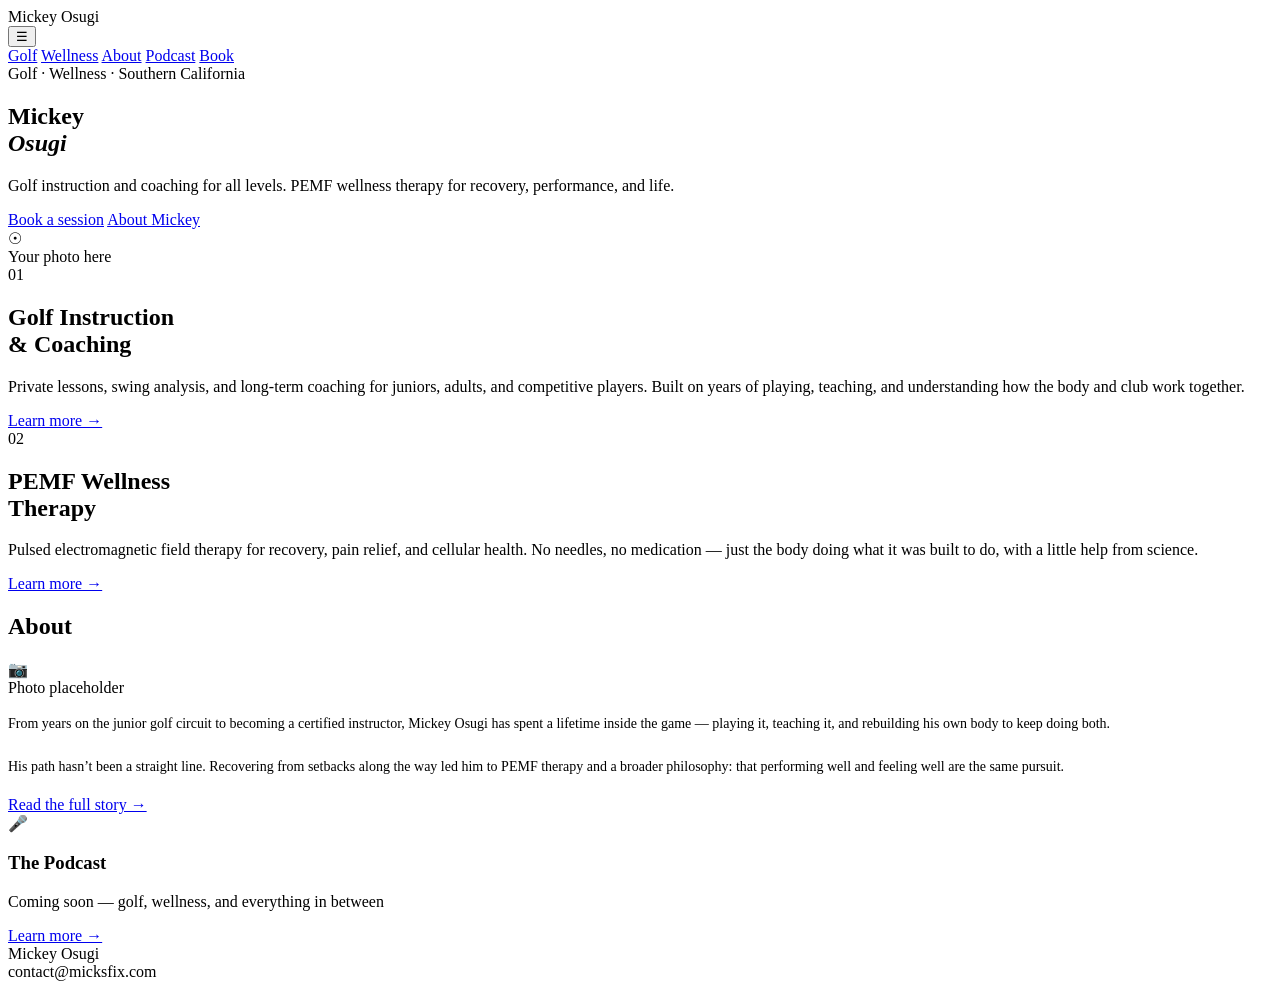
==== index.html @ d694c454 "Add files via upload" ====
<!DOCTYPE html>
<html lang="en">
<head>
<meta charset="UTF-8">
<meta name="viewport" content="width=device-width, initial-scale=1.0">
<title>Mickey Osugi | Golf Instruction & PEMF Wellness</title>
<meta name="description" content="Golf instruction, coaching, and PEMF wellness therapy with Mickey Osugi.">
<link rel="stylesheet" href="styles.css">
</head>
<body>

<nav class="nav">
  <div class="nav-name">Mickey Osugi</div>
  <button class="nav-toggle" id="navToggle" aria-label="Menu">&#9776;</button>
  <div class="nav-links" id="navLinks">
    <a href="golf.html">Golf</a>
    <a href="wellness.html">Wellness</a>
    <a href="about.html">About</a>
    <a href="podcast.html">Podcast</a>
    <a href="contact.html">Book</a>
  </div>
</nav>

<section class="hero">
  <div class="hero-content">
    <div class="hero-eyebrow">Golf &middot; Wellness &middot; Southern California</div>
    <h1 class="hero-title">Mickey<br><em>Osugi</em></h1>
    <p class="hero-desc">Golf instruction and coaching for all levels. PEMF wellness therapy for recovery, performance, and life.</p>
    <div class="hero-actions">
      <a class="btn-primary" href="contact.html">Book a session</a>
      <a class="btn-ghost" href="about.html">About Mickey</a>
    </div>
  </div>
  <div class="hero-visual">
    <div class="photo-placeholder">
      <div class="icon">&#9737;</div>
      <span>Your photo here</span>
    </div>
  </div>
</section>

<section class="services">
  <div class="service-card">
    <div class="service-num">01</div>
    <h2 class="service-title">Golf Instruction<br>&amp; Coaching</h2>
    <p class="service-body">Private lessons, swing analysis, and long-term coaching for juniors, adults, and competitive players. Built on years of playing, teaching, and understanding how the body and club work together.</p>
    <a class="service-link" href="golf.html">Learn more &rarr;</a>
  </div>
  <div class="service-card">
    <div class="service-num">02</div>
    <h2 class="service-title">PEMF Wellness<br>Therapy</h2>
    <p class="service-body">Pulsed electromagnetic field therapy for recovery, pain relief, and cellular health. No needles, no medication &mdash; just the body doing what it was built to do, with a little help from science.</p>
    <a class="service-link" href="wellness.html">Learn more &rarr;</a>
  </div>
</section>

<div class="section-label"><h2>About</h2></div>
<section class="split-block">
  <div class="split-photo">
    <div class="photo-placeholder" style="height:100%;border:none;">
      <div class="icon">&#128247;</div>
      <span>Photo placeholder</span>
    </div>
  </div>
  <div class="split-text">
    <p style="font-size:14px;color:var(--text-dim);font-weight:300;line-height:1.9;margin-bottom:16px;">From years on the junior golf circuit to becoming a certified instructor, Mickey Osugi has spent a lifetime inside the game &mdash; playing it, teaching it, and rebuilding his own body to keep doing both.</p>
    <p style="font-size:14px;color:var(--text-dim);font-weight:300;line-height:1.9;margin-bottom:16px;">His path hasn&rsquo;t been a straight line. Recovering from setbacks along the way led him to PEMF therapy and a broader philosophy: that performing well and feeling well are the same pursuit.</p>
    <a class="service-link" href="about.html">Read the full story &rarr;</a>
  </div>
</section>

<div class="podcast-bar">
  <div class="podcast-icon">&#127908;</div>
  <div class="podcast-info">
    <h3>The Podcast</h3>
    <p>Coming soon &mdash; golf, wellness, and everything in between</p>
  </div>
  <a href="podcast.html">Learn more &rarr;</a>
</div>

<footer class="footer">
  <div class="footer-name">Mickey Osugi</div>
  <div class="footer-contact">contact@micksfix.com</div>
</footer>

<script>
document.getElementById('navToggle').addEventListener('click', function() {
  document.getElementById('navLinks').classList.toggle('open');
});
</script>

</body>
</html>
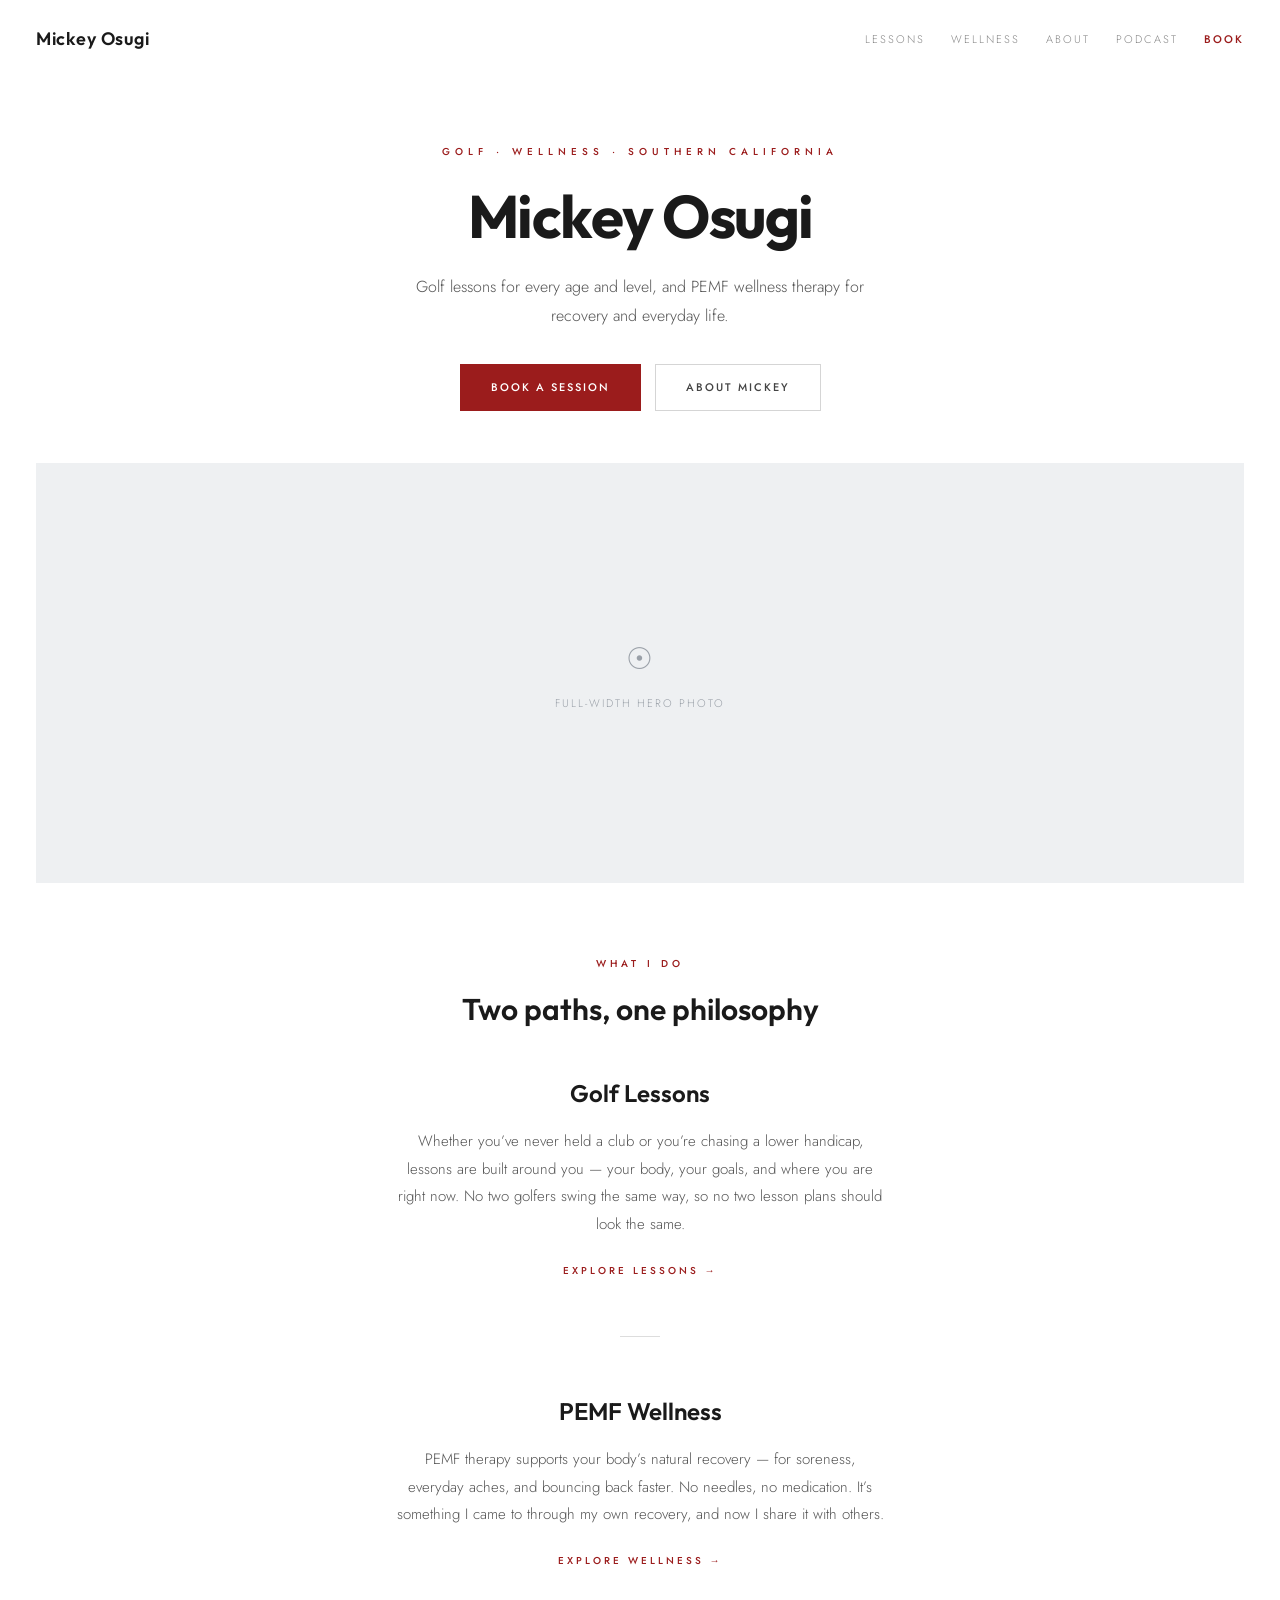
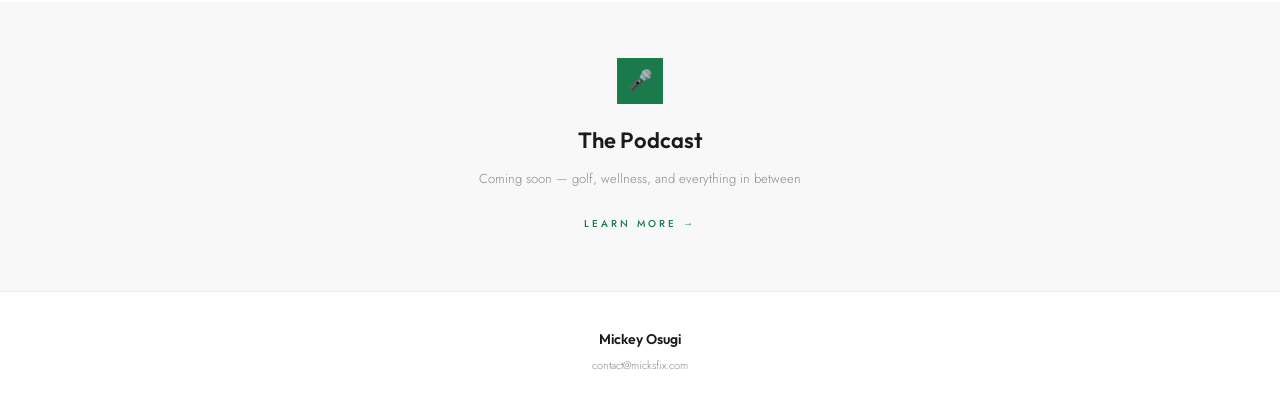
==== commit 37ac5b35: "Add files via upload" ====
--- a/index.html
+++ b/index.html
@@ -3,8 +3,8 @@
 <head>
 <meta charset="UTF-8">
 <meta name="viewport" content="width=device-width, initial-scale=1.0">
-<title>Mickey Osugi | Golf Instruction & PEMF Wellness</title>
-<meta name="description" content="Golf instruction, coaching, and PEMF wellness therapy with Mickey Osugi.">
+<title>Mickey Osugi | Golf Lessons & PEMF Wellness</title>
+<meta name="description" content="Golf lessons for every age and level, and PEMF wellness therapy, with Mickey Osugi in Southern California.">
 <link rel="stylesheet" href="styles.css">
 </head>
 <body>
@@ -13,74 +13,58 @@
   <div class="nav-name">Mickey Osugi</div>
   <button class="nav-toggle" id="navToggle" aria-label="Menu">&#9776;</button>
   <div class="nav-links" id="navLinks">
-    <a href="golf.html">Golf</a>
+    <a href="lessons.html">Lessons</a>
     <a href="wellness.html">Wellness</a>
     <a href="about.html">About</a>
     <a href="podcast.html">Podcast</a>
-    <a href="contact.html">Book</a>
+    <a href="contact.html" class="book">Book</a>
   </div>
 </nav>
 
 <section class="hero">
-  <div class="hero-content">
-    <div class="hero-eyebrow">Golf &middot; Wellness &middot; Southern California</div>
-    <h1 class="hero-title">Mickey<br><em>Osugi</em></h1>
-    <p class="hero-desc">Golf instruction and coaching for all levels. PEMF wellness therapy for recovery, performance, and life.</p>
-    <div class="hero-actions">
-      <a class="btn-primary" href="contact.html">Book a session</a>
-      <a class="btn-ghost" href="about.html">About Mickey</a>
-    </div>
-  </div>
-  <div class="hero-visual">
-    <div class="photo-placeholder">
-      <div class="icon">&#9737;</div>
-      <span>Your photo here</span>
-    </div>
+  <div class="eyebrow">Golf &middot; Wellness &middot; Southern California</div>
+  <h1>Mickey Osugi</h1>
+  <p class="hero-desc">Golf lessons for every age and level, and PEMF wellness therapy for recovery and everyday life.</p>
+  <div class="hero-actions">
+    <a class="btn-primary" href="contact.html">Book a session</a>
+    <a class="btn-ghost" href="about.html">About Mickey</a>
   </div>
 </section>
 
-<section class="services">
-  <div class="service-card">
-    <div class="service-num">01</div>
-    <h2 class="service-title">Golf Instruction<br>&amp; Coaching</h2>
-    <p class="service-body">Private lessons, swing analysis, and long-term coaching for juniors, adults, and competitive players. Built on years of playing, teaching, and understanding how the body and club work together.</p>
-    <a class="service-link" href="golf.html">Learn more &rarr;</a>
-  </div>
-  <div class="service-card">
-    <div class="service-num">02</div>
-    <h2 class="service-title">PEMF Wellness<br>Therapy</h2>
-    <p class="service-body">Pulsed electromagnetic field therapy for recovery, pain relief, and cellular health. No needles, no medication &mdash; just the body doing what it was built to do, with a little help from science.</p>
-    <a class="service-link" href="wellness.html">Learn more &rarr;</a>
-  </div>
-</section>
+<div class="photo-band tall">
+  <div class="icon">&#9737;</div>
+  <span>Full-width hero photo</span>
+</div>
 
-<div class="section-label"><h2>About</h2></div>
-<section class="split-block">
-  <div class="split-photo">
-    <div class="photo-placeholder" style="height:100%;border:none;">
-      <div class="icon">&#128247;</div>
-      <span>Photo placeholder</span>
-    </div>
-  </div>
-  <div class="split-text">
-    <p style="font-size:14px;color:var(--text-dim);font-weight:300;line-height:1.9;margin-bottom:16px;">From years on the junior golf circuit to becoming a certified instructor, Mickey Osugi has spent a lifetime inside the game &mdash; playing it, teaching it, and rebuilding his own body to keep doing both.</p>
-    <p style="font-size:14px;color:var(--text-dim);font-weight:300;line-height:1.9;margin-bottom:16px;">His path hasn&rsquo;t been a straight line. Recovering from setbacks along the way led him to PEMF therapy and a broader philosophy: that performing well and feeling well are the same pursuit.</p>
-    <a class="service-link" href="about.html">Read the full story &rarr;</a>
-  </div>
-</section>
+<div class="section-intro">
+  <div class="label">What I do</div>
+  <h2>Two paths, one philosophy</h2>
+</div>
 
-<div class="podcast-bar">
-  <div class="podcast-icon">&#127908;</div>
-  <div class="podcast-info">
-    <h3>The Podcast</h3>
-    <p>Coming soon &mdash; golf, wellness, and everything in between</p>
-  </div>
-  <a href="podcast.html">Learn more &rarr;</a>
+<div class="block">
+  <h3>Golf Lessons</h3>
+  <p>Whether you&rsquo;ve never held a club or you&rsquo;re chasing a lower handicap, lessons are built around you &mdash; your body, your goals, and where you are right now. No two golfers swing the same way, so no two lesson plans should look the same.</p>
+  <a class="more" href="lessons.html">Explore lessons &rarr;</a>
+</div>
+
+<div class="mini-divider"></div>
+
+<div class="block">
+  <h3>PEMF Wellness</h3>
+  <p>PEMF therapy supports your body&rsquo;s natural recovery &mdash; for soreness, everyday aches, and bouncing back faster. No needles, no medication. It&rsquo;s something I came to through my own recovery, and now I share it with others.</p>
+  <a class="more" href="wellness.html">Explore wellness &rarr;</a>
+</div>
+
+<div class="soft-section">
+  <div class="badge">&#127908;</div>
+  <h3>The Podcast</h3>
+  <p>Coming soon &mdash; golf, wellness, and everything in between</p>
+  <a class="more" href="podcast.html">Learn more &rarr;</a>
 </div>
 
 <footer class="footer">
-  <div class="footer-name">Mickey Osugi</div>
-  <div class="footer-contact">contact@micksfix.com</div>
+  <div class="fname">Mickey Osugi</div>
+  <div class="fcontact">contact@micksfix.com</div>
 </footer>
 
 <script>
@@ -88,6 +72,5 @@
   document.getElementById('navLinks').classList.toggle('open');
 });
 </script>
-
 </body>
 </html>
--- a/styles.css
+++ b/styles.css
@@ -0,0 +1,141 @@
+@import url('https://fonts.googleapis.com/css2?family=Jost:wght@300;400;500;600&family=Outfit:wght@400;500;600;700&display=swap');
+
+* { box-sizing: border-box; margin: 0; padding: 0; }
+
+:root {
+  --bg: #ffffff;
+  --panel: #eef0f2;
+  --soft: #f7f8f7;
+  --ink: #1a1a1a;
+  --ink-soft: #555555;
+  --ink-faint: #888888;
+  --hair: #ededed;
+  --crimson: #9B1C1C;
+  --crimson-dark: #7a1515;
+  --green: #1a7a4c;
+}
+
+body {
+  font-family: 'Jost', sans-serif;
+  background: var(--bg);
+  color: var(--ink);
+  line-height: 1.7;
+  font-weight: 300;
+}
+a { color: inherit; text-decoration: none; }
+img { max-width: 100%; display: block; }
+
+h1, h2, h3, .display { font-family: 'Outfit', sans-serif; }
+
+/* NAV */
+.nav {
+  display: flex; justify-content: space-between; align-items: center;
+  padding: 24px 36px; position: sticky; top: 0; background: var(--bg); z-index: 100;
+}
+.nav-name { font-family: 'Outfit', sans-serif; font-size: 18px; font-weight: 600; letter-spacing: 0.5px; }
+.nav-links { display: flex; gap: 26px; }
+.nav-links a { font-size: 11px; letter-spacing: 2px; text-transform: uppercase; color: var(--ink-faint); }
+.nav-links a:hover { color: var(--ink); }
+.nav-links a.book { color: var(--crimson); font-weight: 500; }
+.nav-toggle { display: none; background: none; border: none; color: var(--ink); font-size: 24px; cursor: pointer; }
+
+@media (max-width: 768px) {
+  .nav-links { position: absolute; top: 100%; left: 0; right: 0; background: var(--bg);
+    flex-direction: column; padding: 20px 36px; gap: 16px; border-bottom: 1px solid var(--hair); display: none; }
+  .nav-links.open { display: flex; }
+  .nav-toggle { display: block; }
+}
+
+/* BUTTONS */
+.btn-primary, .btn-ghost {
+  display: inline-block; padding: 13px 30px; font-size: 11px; letter-spacing: 2px;
+  text-transform: uppercase; cursor: pointer; font-weight: 500; font-family: 'Jost', sans-serif;
+}
+.btn-primary { background: var(--crimson); color: #fff; border: 1px solid var(--crimson); }
+.btn-primary:hover { background: var(--crimson-dark); }
+.btn-ghost { background: transparent; color: #444; border: 1px solid #d5d5d5; }
+.btn-ghost:hover { border-color: var(--ink); color: var(--ink); }
+
+/* HERO (centered, flowing) */
+.hero {
+  text-align: center; padding: 64px 36px 52px; max-width: 640px; margin: 0 auto;
+}
+.eyebrow { font-size: 10px; letter-spacing: 5px; color: var(--crimson); font-weight: 500;
+  text-transform: uppercase; margin-bottom: 26px; }
+.hero h1 { font-size: 60px; font-weight: 700; line-height: 1.02; letter-spacing: -1.5px; margin-bottom: 26px; }
+.hero-desc { font-size: 16px; font-weight: 300; line-height: 1.8; color: var(--ink-soft);
+  max-width: 450px; margin: 0 auto 34px; }
+.hero-actions { display: flex; gap: 14px; justify-content: center; flex-wrap: wrap; }
+
+@media (max-width: 768px) { .hero h1 { font-size: 40px; } .hero { padding: 44px 28px 36px; } }
+
+/* FULL-WIDTH PHOTO BAND */
+.photo-band {
+  height: 360px; background: var(--panel); margin: 0 36px;
+  display: flex; align-items: center; justify-content: center; flex-direction: column; gap: 10px;
+  color: #9aa0a8; font-size: 11px; letter-spacing: 2px; text-transform: uppercase; text-align: center;
+}
+.photo-band .icon { font-size: 30px; }
+.photo-band.tall { height: 420px; }
+@media (max-width: 768px) { .photo-band { height: 240px; margin: 0 20px; } }
+
+/* SECTION INTRO */
+.section-intro { text-align: center; padding: 72px 36px 8px; }
+.section-intro .label { font-size: 10px; letter-spacing: 4px; color: var(--crimson);
+  font-weight: 500; text-transform: uppercase; margin-bottom: 12px; }
+.section-intro h2 { font-size: 30px; font-weight: 600; }
+
+/* CENTERED CONTENT BLOCK */
+.block { max-width: 560px; margin: 0 auto; padding: 30px 36px; text-align: center; }
+.block h3 { font-size: 24px; font-weight: 600; margin-bottom: 14px; }
+.block p { font-size: 15px; font-weight: 300; line-height: 1.85; color: var(--ink-soft); margin-bottom: 16px; }
+.block .more { font-size: 10px; letter-spacing: 3px; color: var(--crimson); font-weight: 500; text-transform: uppercase; }
+.block .more.green { color: var(--green); }
+
+.mini-divider { width: 40px; height: 1px; background: #ddd; margin: 24px auto; }
+
+/* SOFT SECTION (podcast) */
+.soft-section { background: var(--soft); padding: 56px 36px; text-align: center; }
+.soft-section .badge {
+  display: inline-flex; align-items: center; justify-content: center;
+  width: 46px; height: 46px; background: var(--green); color: #fff; font-size: 20px; margin-bottom: 18px;
+}
+.soft-section h3 { font-size: 22px; font-weight: 600; margin-bottom: 8px; }
+.soft-section p { font-size: 13px; font-weight: 300; color: var(--ink-faint); margin-bottom: 18px; }
+.soft-section .more { font-size: 10px; letter-spacing: 3px; color: var(--green); font-weight: 500; text-transform: uppercase; }
+
+/* PAGE HERO (subpages) */
+.page-hero { text-align: center; padding: 64px 36px 16px; max-width: 640px; margin: 0 auto; }
+.page-hero h1 { font-size: 44px; font-weight: 700; letter-spacing: -1px; margin-bottom: 18px; }
+.page-hero .lead { font-size: 16px; font-weight: 300; color: var(--ink-soft); max-width: 480px; margin: 0 auto; line-height: 1.8; }
+@media (max-width: 768px) { .page-hero h1 { font-size: 32px; } }
+
+/* PROSE (longer reading, left-aligned for comfort) */
+.prose { max-width: 600px; margin: 0 auto; padding: 40px 36px; }
+.prose h3 { font-size: 22px; font-weight: 600; margin: 32px 0 14px; }
+.prose h3:first-child { margin-top: 0; }
+.prose p { font-size: 15px; font-weight: 300; line-height: 1.9; color: var(--ink-soft); margin-bottom: 18px; }
+.prose .placeholder-note { background: var(--soft); border-left: 3px solid var(--crimson);
+  padding: 14px 18px; font-size: 13px; color: var(--ink-faint); font-style: italic; margin: 18px 0; }
+.prose .disclaimer { font-size: 12px; color: var(--ink-faint); margin-top: 24px; }
+
+/* CTA STRIP */
+.cta { text-align: center; padding: 56px 36px; }
+
+/* FORM */
+.form-wrap { max-width: 460px; margin: 0 auto; padding: 20px 36px 40px; }
+.form-wrap label { display: block; font-size: 10px; letter-spacing: 2px; text-transform: uppercase;
+  color: var(--ink-faint); margin: 20px 0 8px; }
+.form-wrap input, .form-wrap textarea {
+  width: 100%; background: #fff; border: 1px solid #d5d5d5; color: var(--ink);
+  padding: 12px 14px; font-family: 'Jost', sans-serif; font-size: 14px; font-weight: 300; }
+.form-wrap input:focus, .form-wrap textarea:focus { outline: none; border-color: var(--crimson); }
+.form-wrap button { margin-top: 28px; }
+
+.calendly-placeholder { border: 1px dashed #c5c5c5; padding: 56px 20px; text-align: center;
+  color: var(--ink-faint); font-size: 11px; letter-spacing: 1px; text-transform: uppercase; margin: 10px 0; }
+
+/* FOOTER */
+.footer { text-align: center; padding: 36px; border-top: 1px solid var(--hair); }
+.footer .fname { font-family: 'Outfit', sans-serif; font-size: 14px; font-weight: 600; margin-bottom: 4px; }
+.footer .fcontact { font-size: 11px; color: var(--ink-faint); }
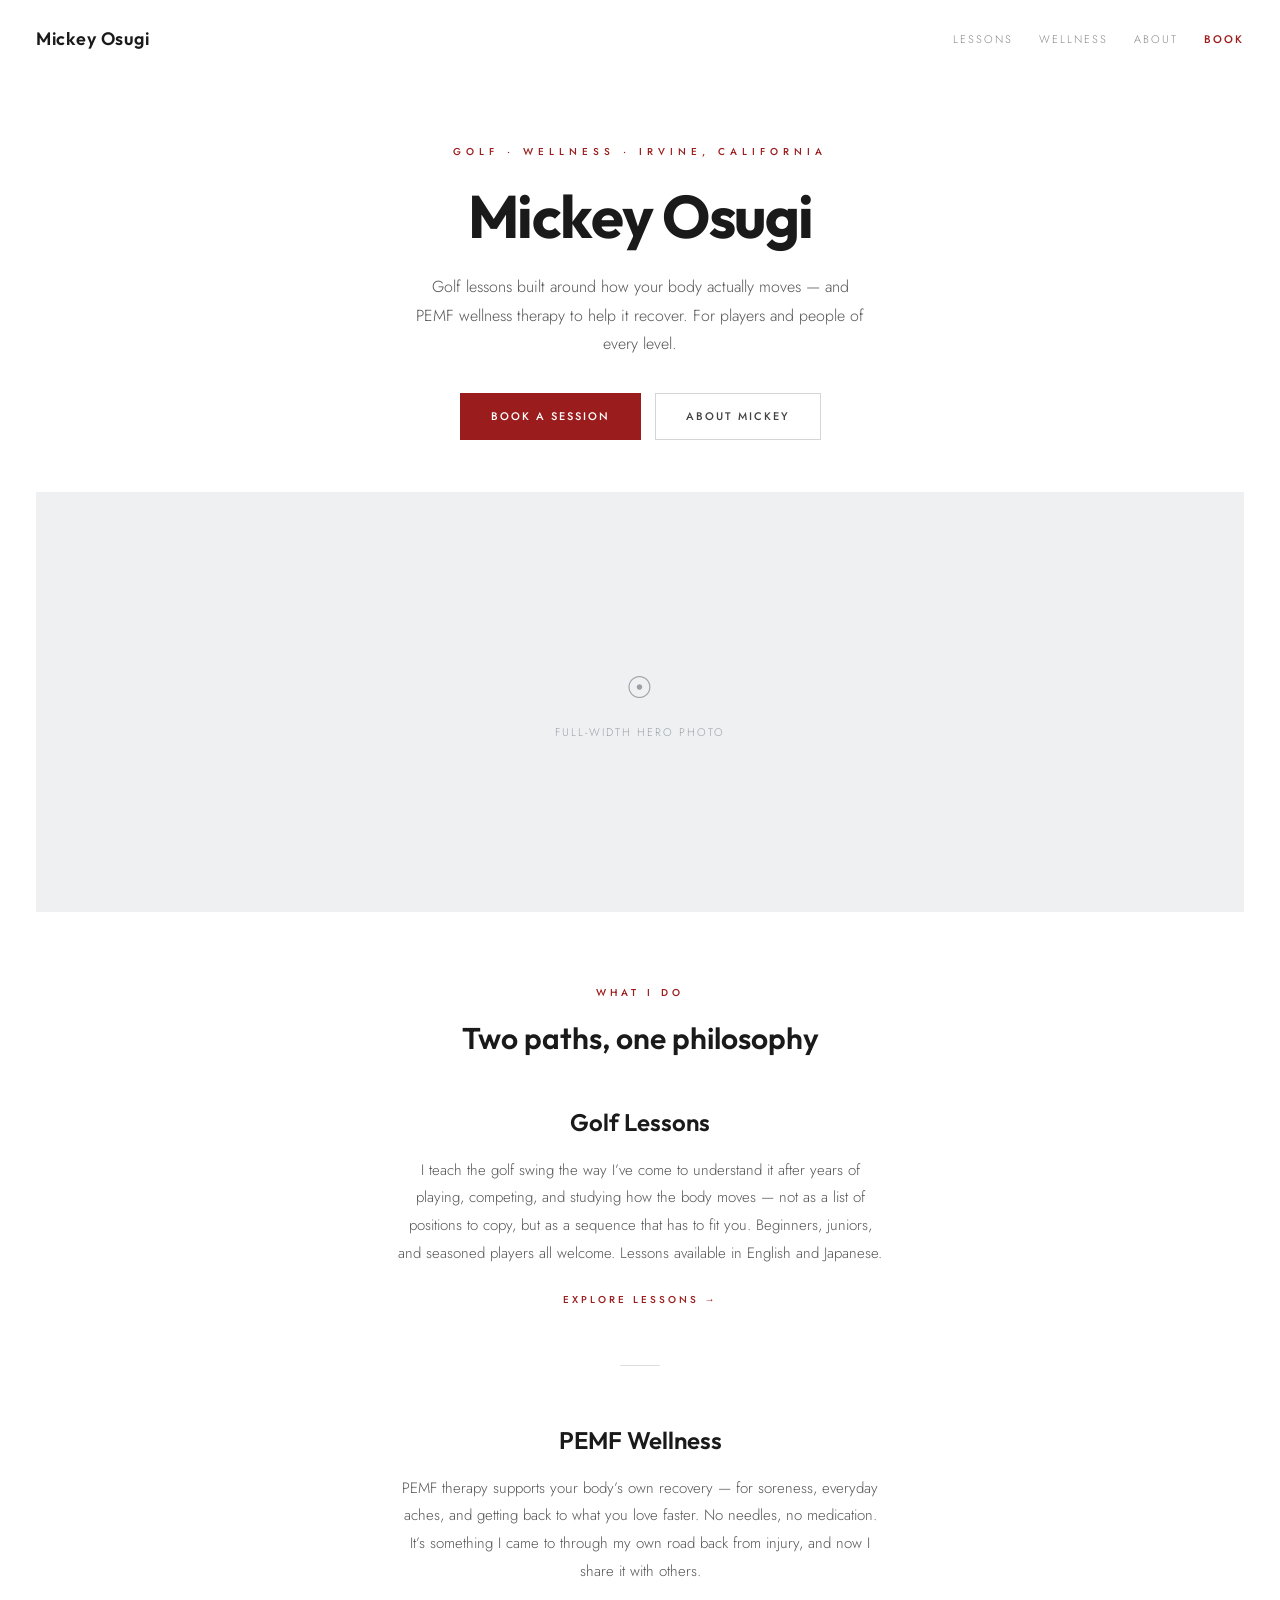
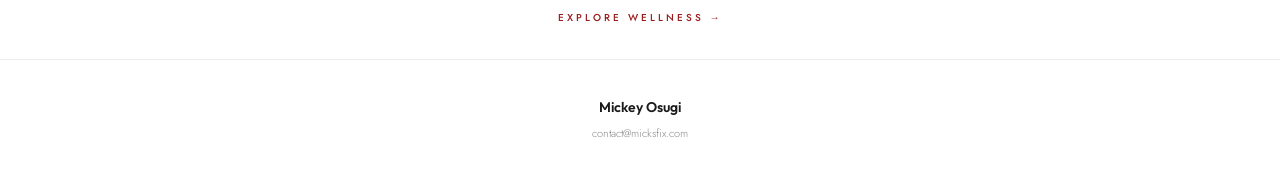
==== commit 5918f98e: "Add files via upload" ====
--- a/index.html
+++ b/index.html
@@ -4,27 +4,26 @@
 <meta charset="UTF-8">
 <meta name="viewport" content="width=device-width, initial-scale=1.0">
 <title>Mickey Osugi | Golf Lessons & PEMF Wellness</title>
-<meta name="description" content="Golf lessons for every age and level, and PEMF wellness therapy, with Mickey Osugi in Southern California.">
+<meta name="description" content="Golf lessons rooted in how the body actually moves, plus PEMF wellness therapy, with Mickey Osugi in the Irvine area of Southern California.">
 <link rel="stylesheet" href="styles.css">
 </head>
 <body>
 
 <nav class="nav">
-  <div class="nav-name">Mickey Osugi</div>
+  <a href="index.html" class="nav-name">Mickey Osugi</a>
   <button class="nav-toggle" id="navToggle" aria-label="Menu">&#9776;</button>
   <div class="nav-links" id="navLinks">
     <a href="lessons.html">Lessons</a>
     <a href="wellness.html">Wellness</a>
     <a href="about.html">About</a>
-    <a href="podcast.html">Podcast</a>
     <a href="contact.html" class="book">Book</a>
   </div>
 </nav>
 
 <section class="hero">
-  <div class="eyebrow">Golf &middot; Wellness &middot; Southern California</div>
+  <div class="eyebrow">Golf &middot; Wellness &middot; Irvine, California</div>
   <h1>Mickey Osugi</h1>
-  <p class="hero-desc">Golf lessons for every age and level, and PEMF wellness therapy for recovery and everyday life.</p>
+  <p class="hero-desc">Golf lessons built around how your body actually moves &mdash; and PEMF wellness therapy to help it recover. For players and people of every level.</p>
   <div class="hero-actions">
     <a class="btn-primary" href="contact.html">Book a session</a>
     <a class="btn-ghost" href="about.html">About Mickey</a>
@@ -43,7 +42,7 @@
 
 <div class="block">
   <h3>Golf Lessons</h3>
-  <p>Whether you&rsquo;ve never held a club or you&rsquo;re chasing a lower handicap, lessons are built around you &mdash; your body, your goals, and where you are right now. No two golfers swing the same way, so no two lesson plans should look the same.</p>
+  <p>I teach the golf swing the way I&rsquo;ve come to understand it after years of playing, competing, and studying how the body moves &mdash; not as a list of positions to copy, but as a sequence that has to fit you. Beginners, juniors, and seasoned players all welcome. Lessons available in English and Japanese.</p>
   <a class="more" href="lessons.html">Explore lessons &rarr;</a>
 </div>
 
@@ -51,15 +50,8 @@
 
 <div class="block">
   <h3>PEMF Wellness</h3>
-  <p>PEMF therapy supports your body&rsquo;s natural recovery &mdash; for soreness, everyday aches, and bouncing back faster. No needles, no medication. It&rsquo;s something I came to through my own recovery, and now I share it with others.</p>
+  <p>PEMF therapy supports your body&rsquo;s own recovery &mdash; for soreness, everyday aches, and getting back to what you love faster. No needles, no medication. It&rsquo;s something I came to through my own road back from injury, and now I share it with others.</p>
   <a class="more" href="wellness.html">Explore wellness &rarr;</a>
-</div>
-
-<div class="soft-section">
-  <div class="badge">&#127908;</div>
-  <h3>The Podcast</h3>
-  <p>Coming soon &mdash; golf, wellness, and everything in between</p>
-  <a class="more" href="podcast.html">Learn more &rarr;</a>
 </div>
 
 <footer class="footer">
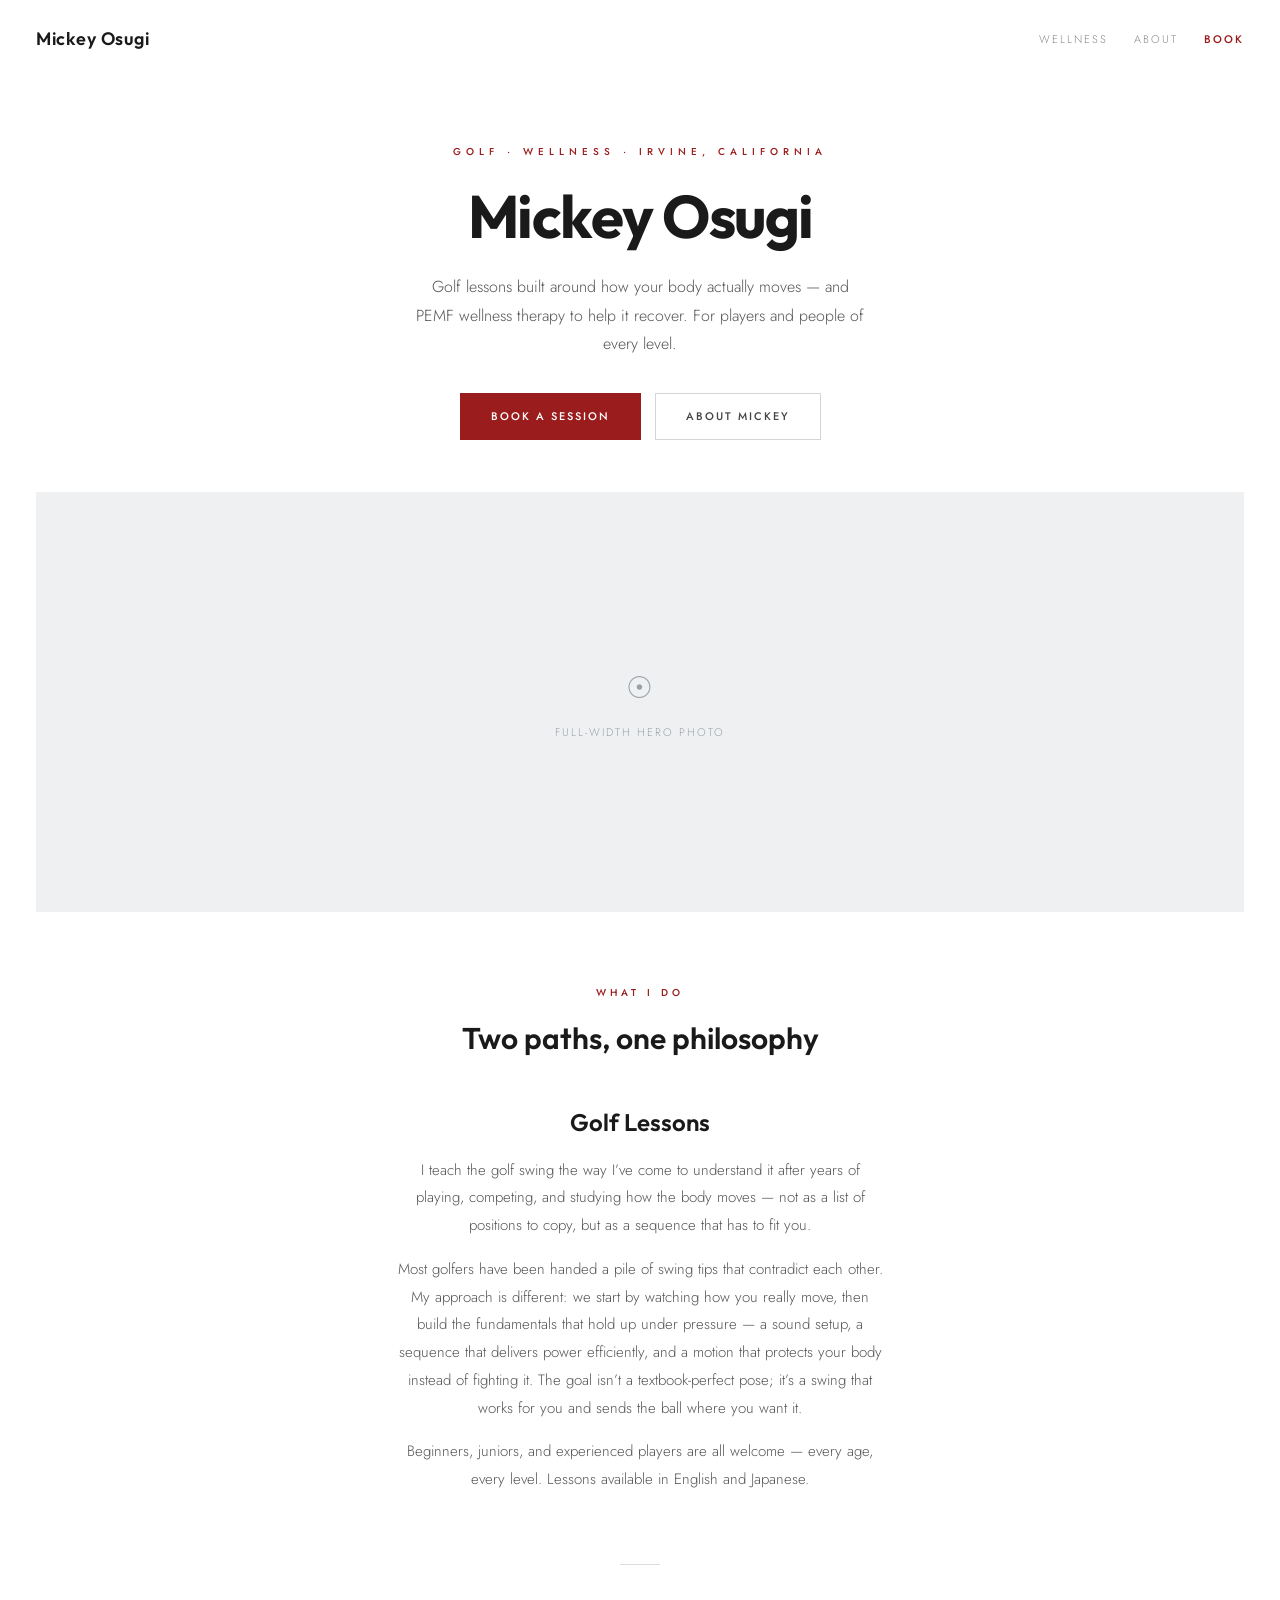
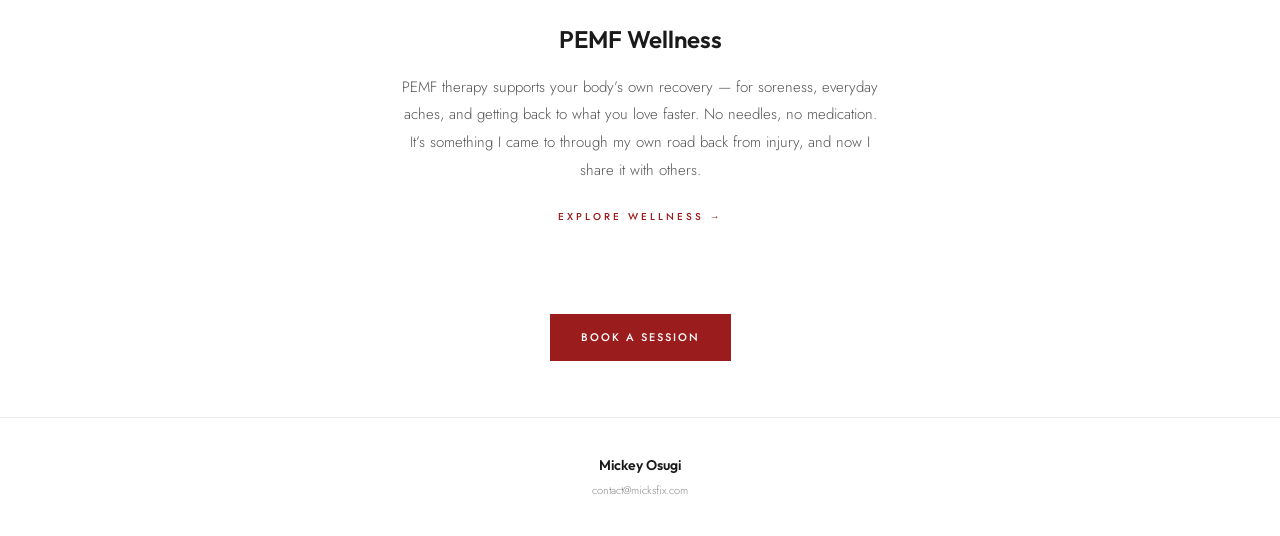
==== commit 7f365412: "Add files via upload" ====
--- a/index.html
+++ b/index.html
@@ -13,7 +13,6 @@
   <a href="index.html" class="nav-name">Mickey Osugi</a>
   <button class="nav-toggle" id="navToggle" aria-label="Menu">&#9776;</button>
   <div class="nav-links" id="navLinks">
-    <a href="lessons.html">Lessons</a>
     <a href="wellness.html">Wellness</a>
     <a href="about.html">About</a>
     <a href="contact.html" class="book">Book</a>
@@ -42,8 +41,9 @@
 
 <div class="block">
   <h3>Golf Lessons</h3>
-  <p>I teach the golf swing the way I&rsquo;ve come to understand it after years of playing, competing, and studying how the body moves &mdash; not as a list of positions to copy, but as a sequence that has to fit you. Beginners, juniors, and seasoned players all welcome. Lessons available in English and Japanese.</p>
-  <a class="more" href="lessons.html">Explore lessons &rarr;</a>
+  <p>I teach the golf swing the way I&rsquo;ve come to understand it after years of playing, competing, and studying how the body moves &mdash; not as a list of positions to copy, but as a sequence that has to fit you.</p>
+  <p>Most golfers have been handed a pile of swing tips that contradict each other. My approach is different: we start by watching how you really move, then build the fundamentals that hold up under pressure &mdash; a sound setup, a sequence that delivers power efficiently, and a motion that protects your body instead of fighting it. The goal isn&rsquo;t a textbook-perfect pose; it&rsquo;s a swing that works for you and sends the ball where you want it.</p>
+  <p>Beginners, juniors, and experienced players are all welcome &mdash; every age, every level. Lessons available in English and Japanese.</p>
 </div>
 
 <div class="mini-divider"></div>
@@ -52,6 +52,10 @@
   <h3>PEMF Wellness</h3>
   <p>PEMF therapy supports your body&rsquo;s own recovery &mdash; for soreness, everyday aches, and getting back to what you love faster. No needles, no medication. It&rsquo;s something I came to through my own road back from injury, and now I share it with others.</p>
   <a class="more" href="wellness.html">Explore wellness &rarr;</a>
+</div>
+
+<div class="cta">
+  <a class="btn-primary" href="contact.html">Book a session</a>
 </div>
 
 <footer class="footer">
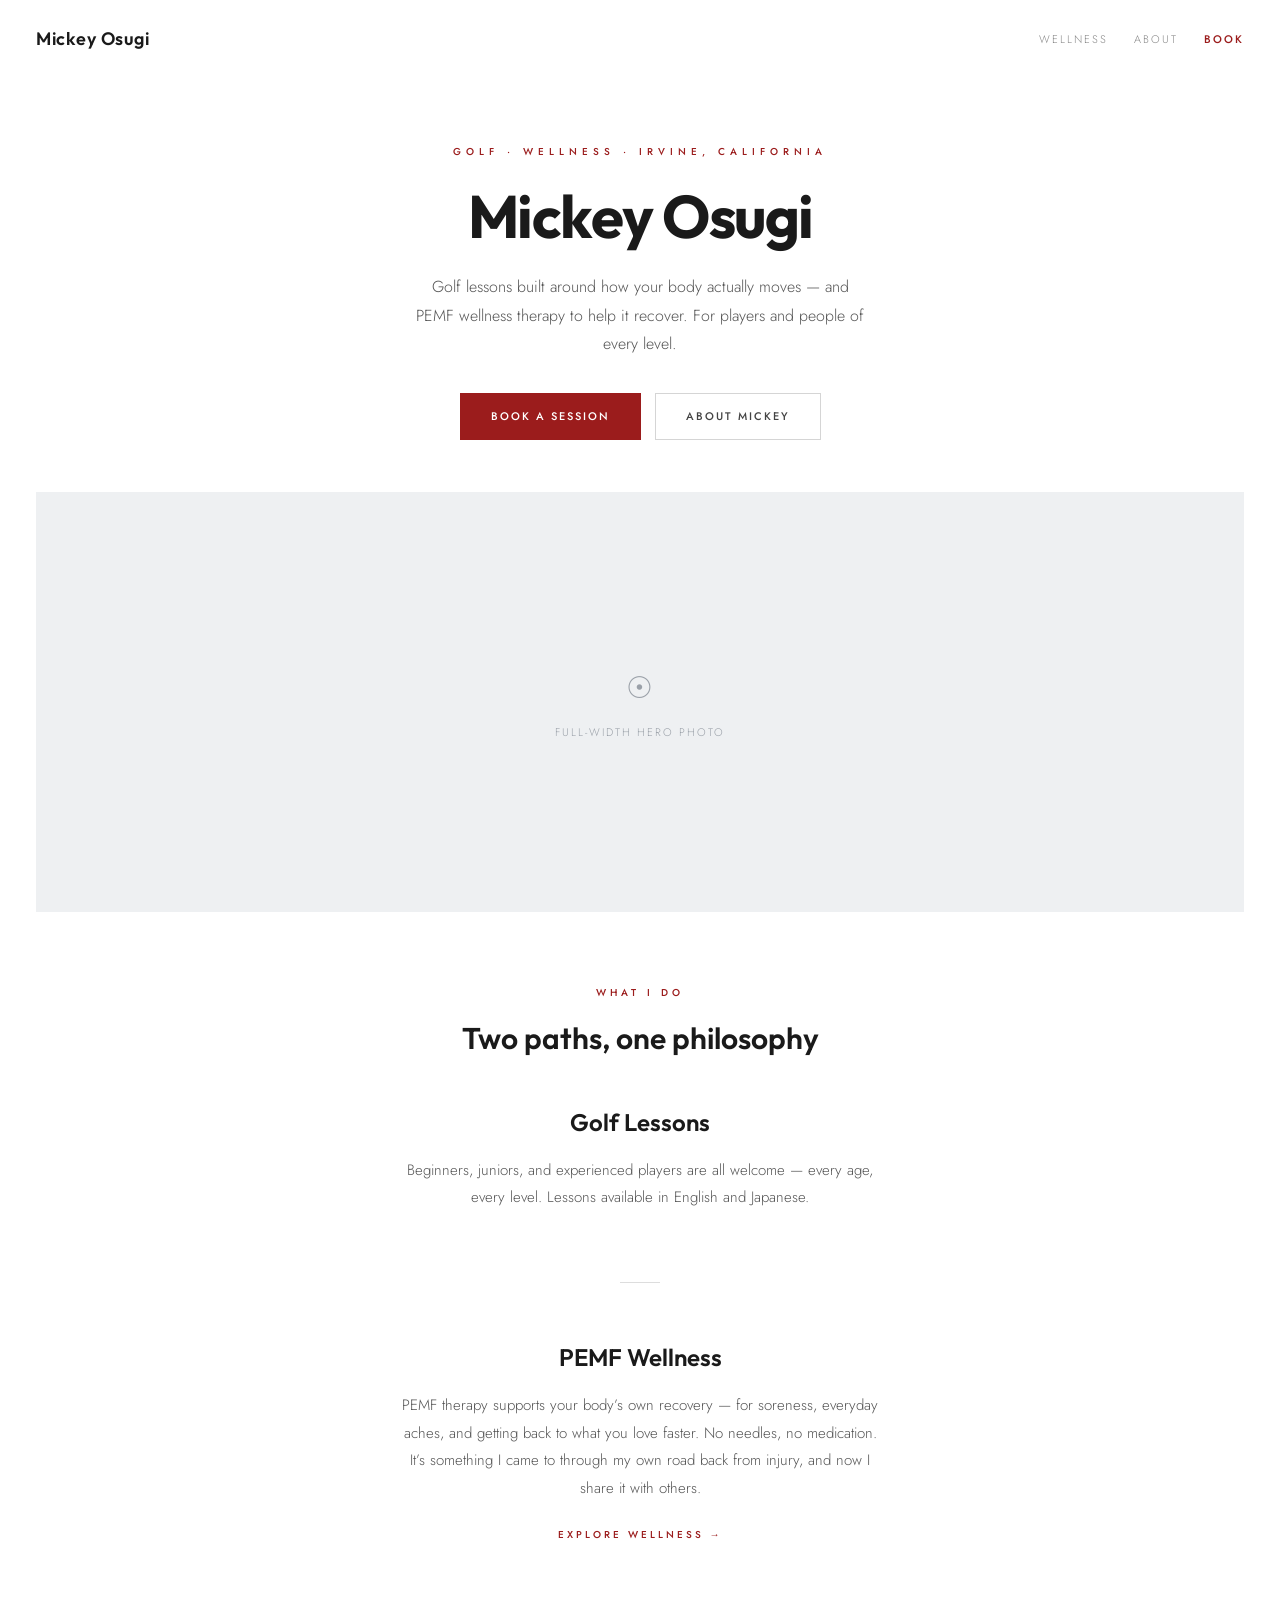
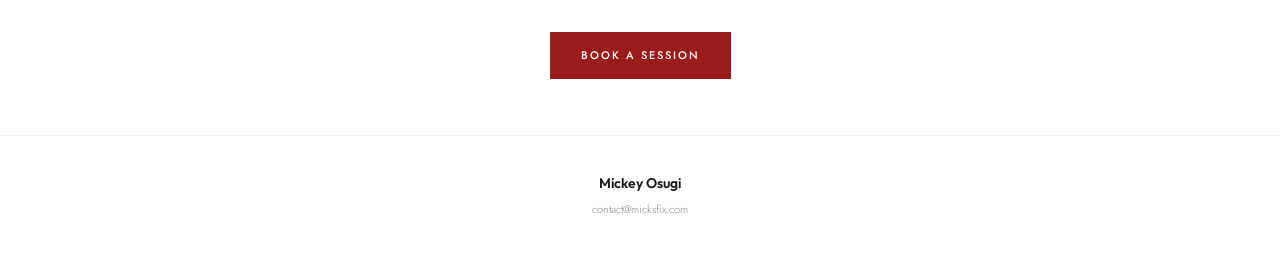
==== commit cfa8a0e0: "Simplify golf lessons section in index.html Removed detailed description of golf lessons." ====
--- a/index.html
+++ b/index.html
@@ -41,8 +41,6 @@
 
 <div class="block">
   <h3>Golf Lessons</h3>
-  <p>I teach the golf swing the way I&rsquo;ve come to understand it after years of playing, competing, and studying how the body moves &mdash; not as a list of positions to copy, but as a sequence that has to fit you.</p>
-  <p>Most golfers have been handed a pile of swing tips that contradict each other. My approach is different: we start by watching how you really move, then build the fundamentals that hold up under pressure &mdash; a sound setup, a sequence that delivers power efficiently, and a motion that protects your body instead of fighting it. The goal isn&rsquo;t a textbook-perfect pose; it&rsquo;s a swing that works for you and sends the ball where you want it.</p>
   <p>Beginners, juniors, and experienced players are all welcome &mdash; every age, every level. Lessons available in English and Japanese.</p>
 </div>
 
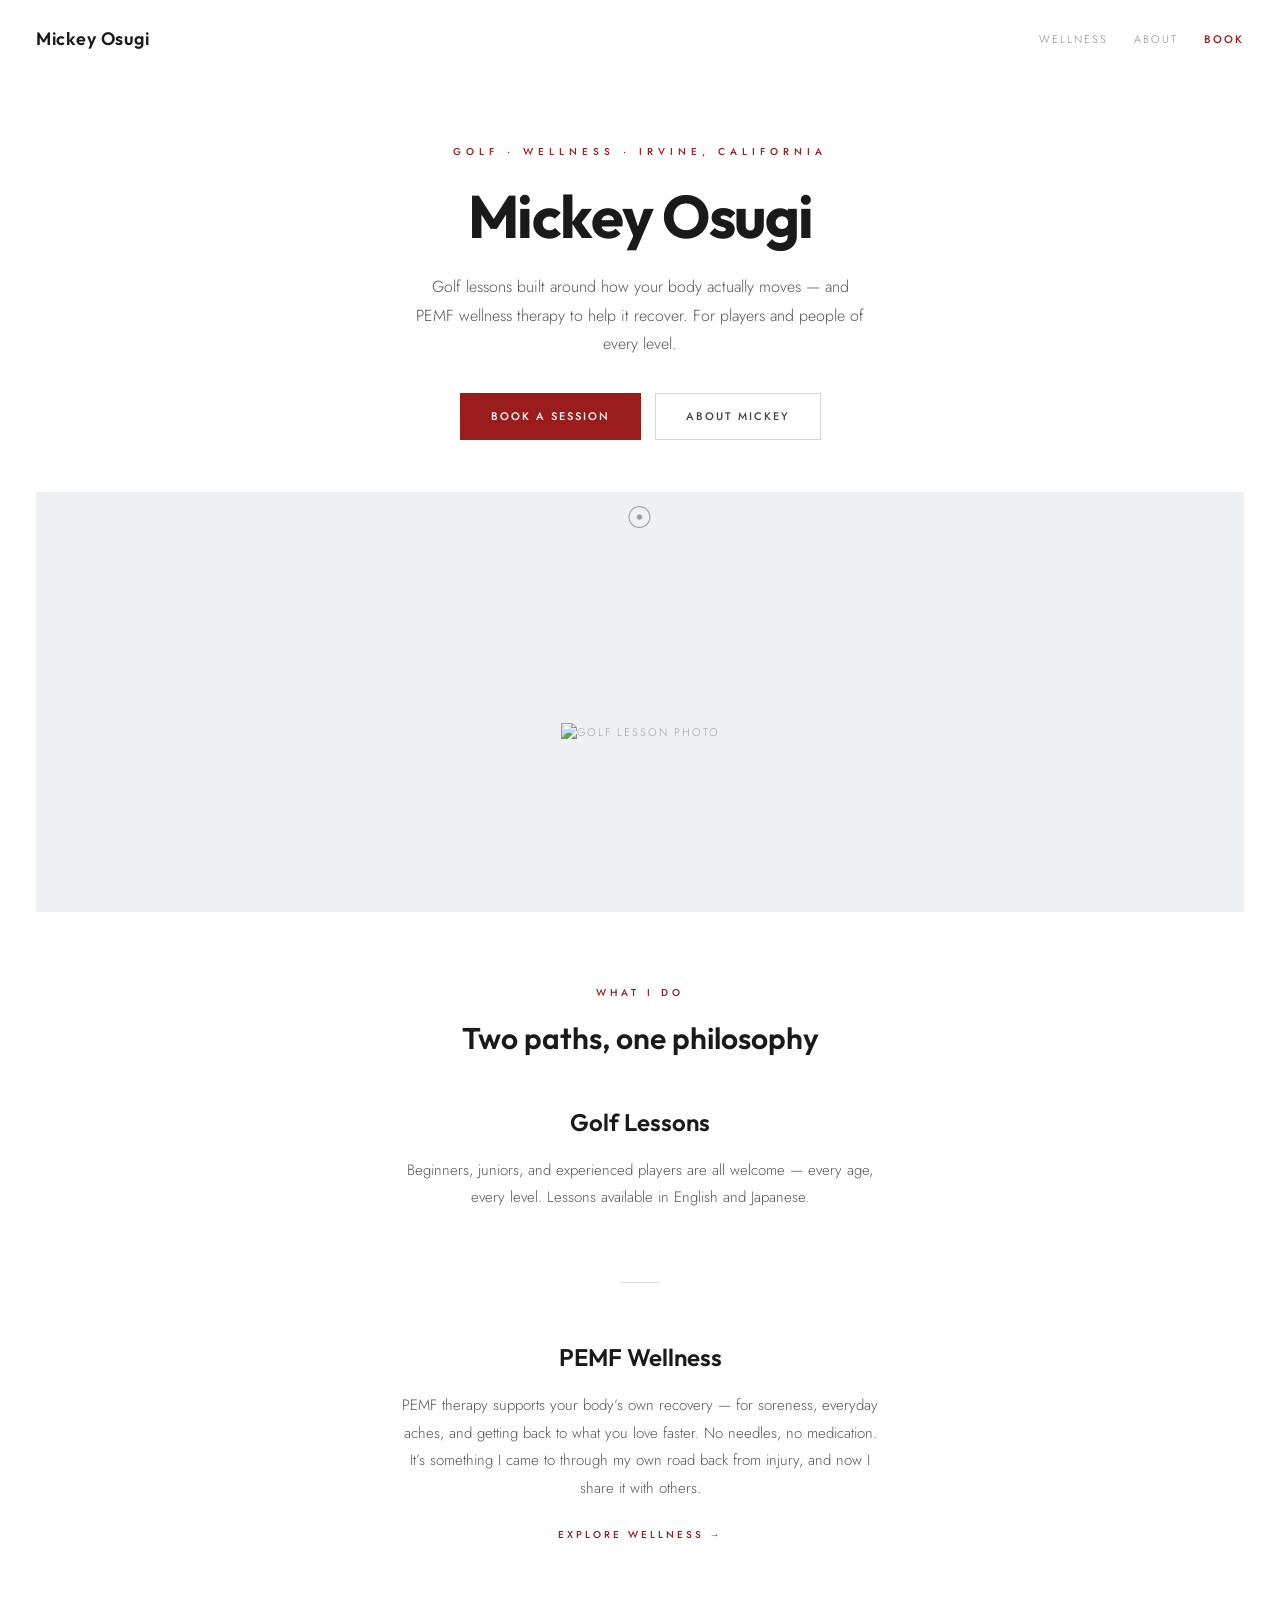
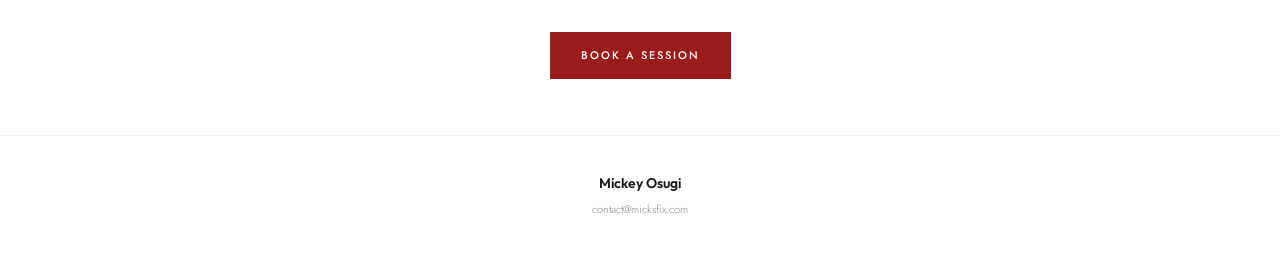
==== commit 8787ca44: "Update index.html" ====
--- a/index.html
+++ b/index.html
@@ -31,7 +31,9 @@
 
 <div class="photo-band tall">
   <div class="icon">&#9737;</div>
-  <span>Full-width hero photo</span>
+  <div class="photo-band">
+    <img src="IMG_8555.jpg" alt="Golf lesson photo" style="width:100%; max-width:800px; height:auto;">
+</div>
 </div>
 
 <div class="section-intro">
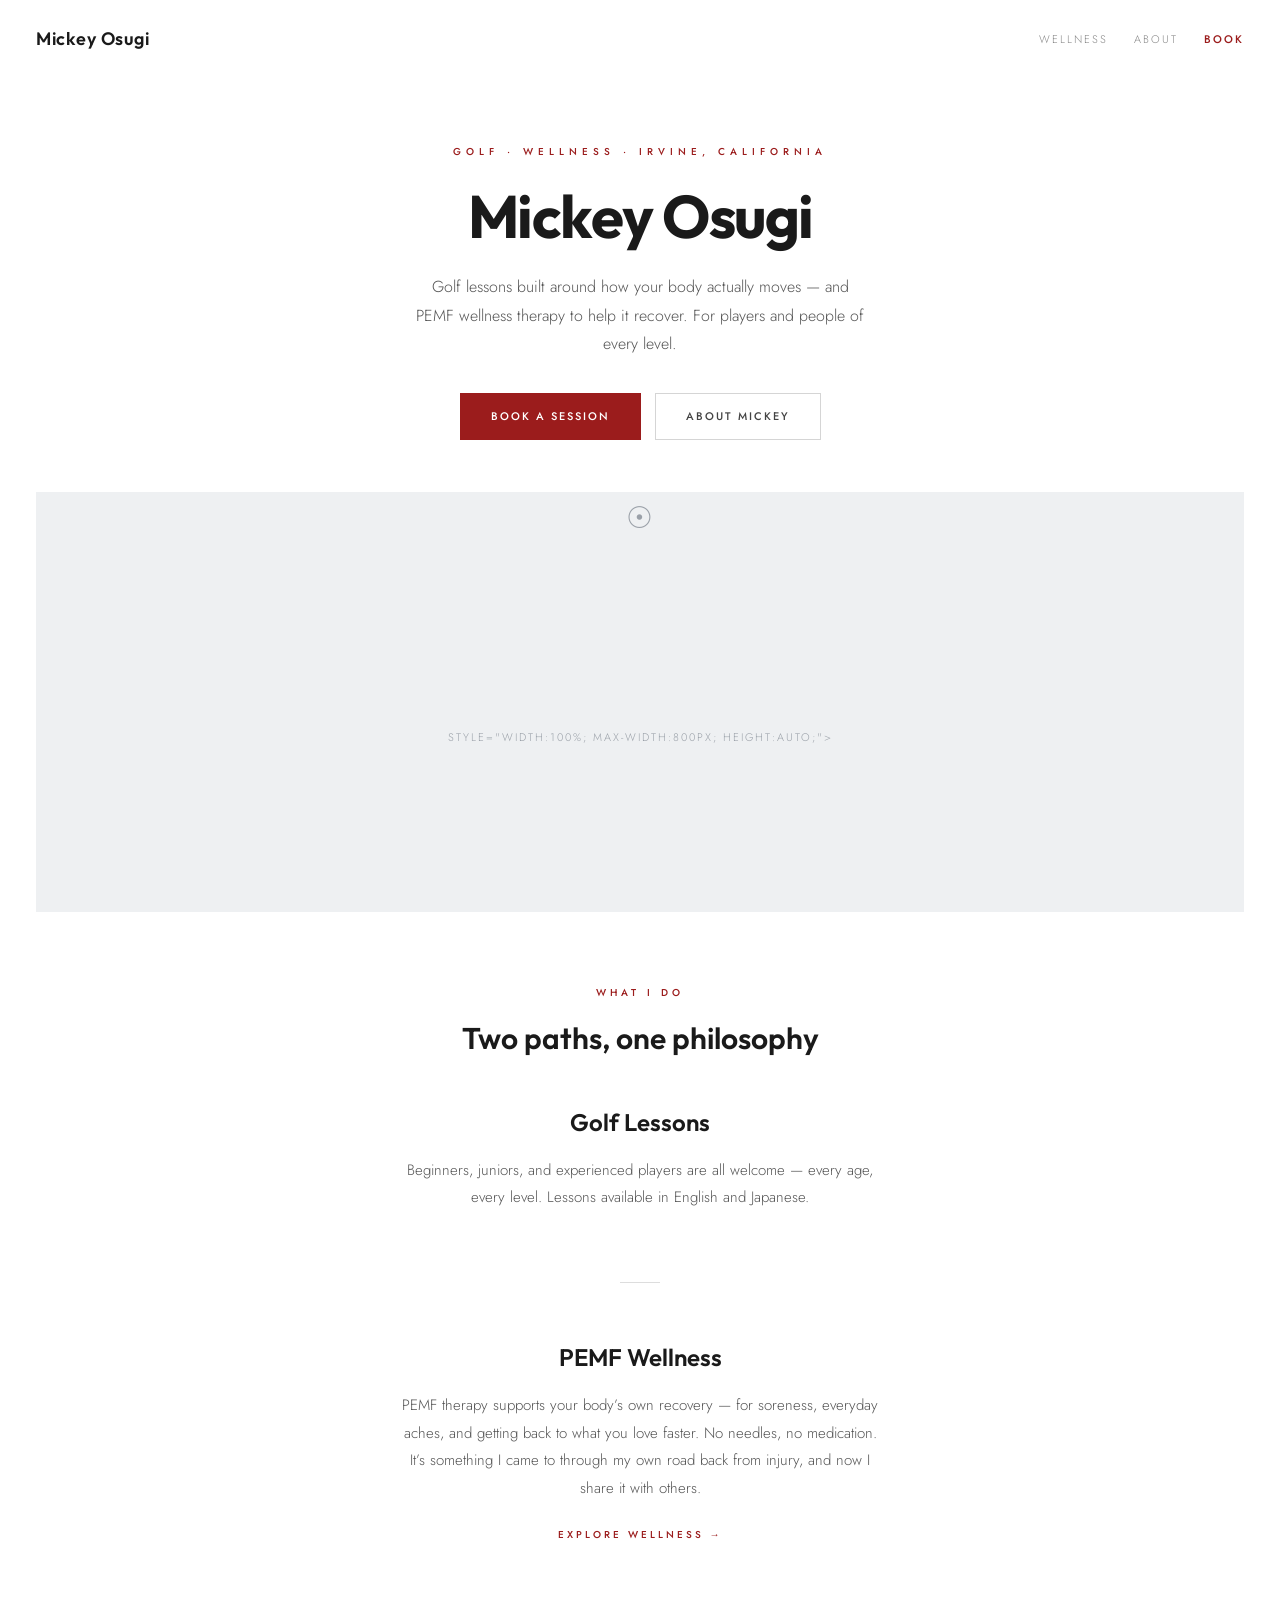
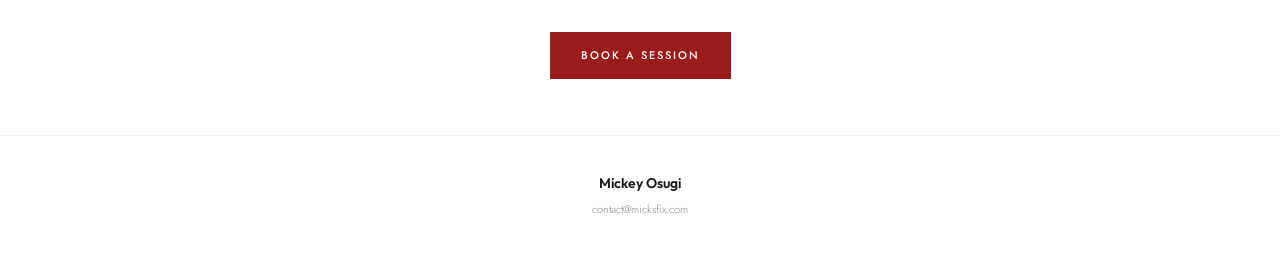
==== commit 9d168dac: "Update index.html" ====
--- a/index.html
+++ b/index.html
@@ -32,7 +32,7 @@
 <div class="photo-band tall">
   <div class="icon">&#9737;</div>
   <div class="photo-band">
-    <img src="IMG_8555.jpg" alt="Golf lesson photo" style="width:100%; max-width:800px; height:auto;">
+   <img src="micksfix/IMG_8555.jpg" alt=""> style="width:100%; max-width:800px; height:auto;">
 </div>
 </div>
 
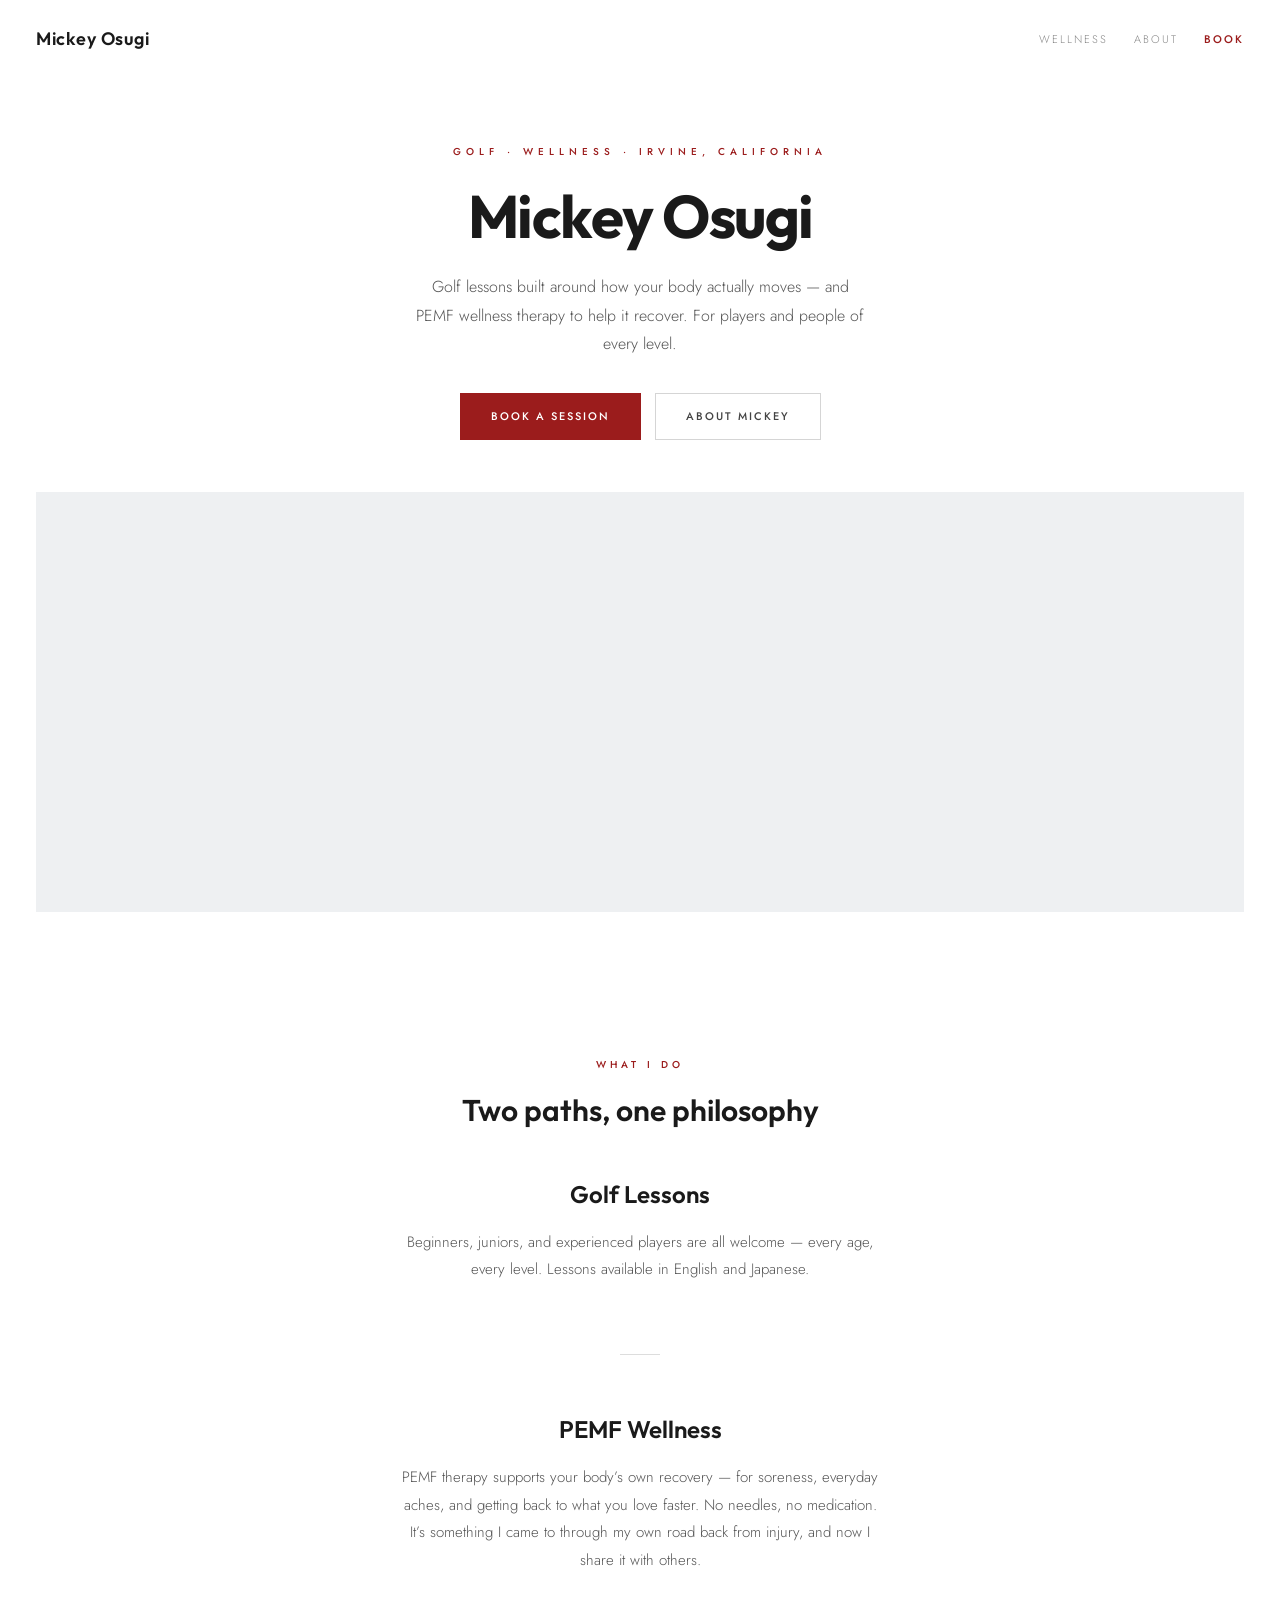
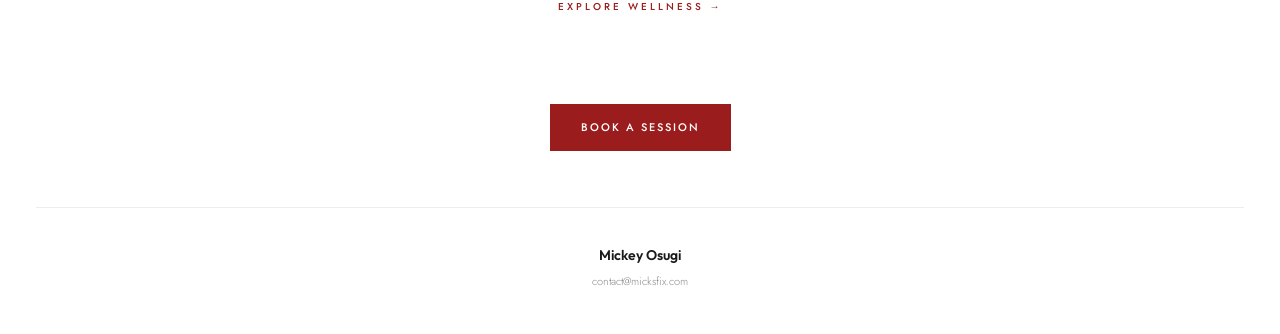
==== commit 92517676: "Update index.html" ====
--- a/index.html
+++ b/index.html
@@ -30,11 +30,10 @@
 </section>
 
 <div class="photo-band tall">
-  <div class="icon">&#9737;</div>
-  <div class="photo-band">
-   <img src="micksfix/IMG_8555.jpg" alt=""> style="width:100%; max-width:800px; height:auto;">
+    <img src="micksfix/IMG_8555.jpg" alt="" style="width:100%; max-width:800px; height:auto;">
 </div>
-</div>
+
+<div class="section-intro">
 
 <div class="section-intro">
   <div class="label">What I do</div>
